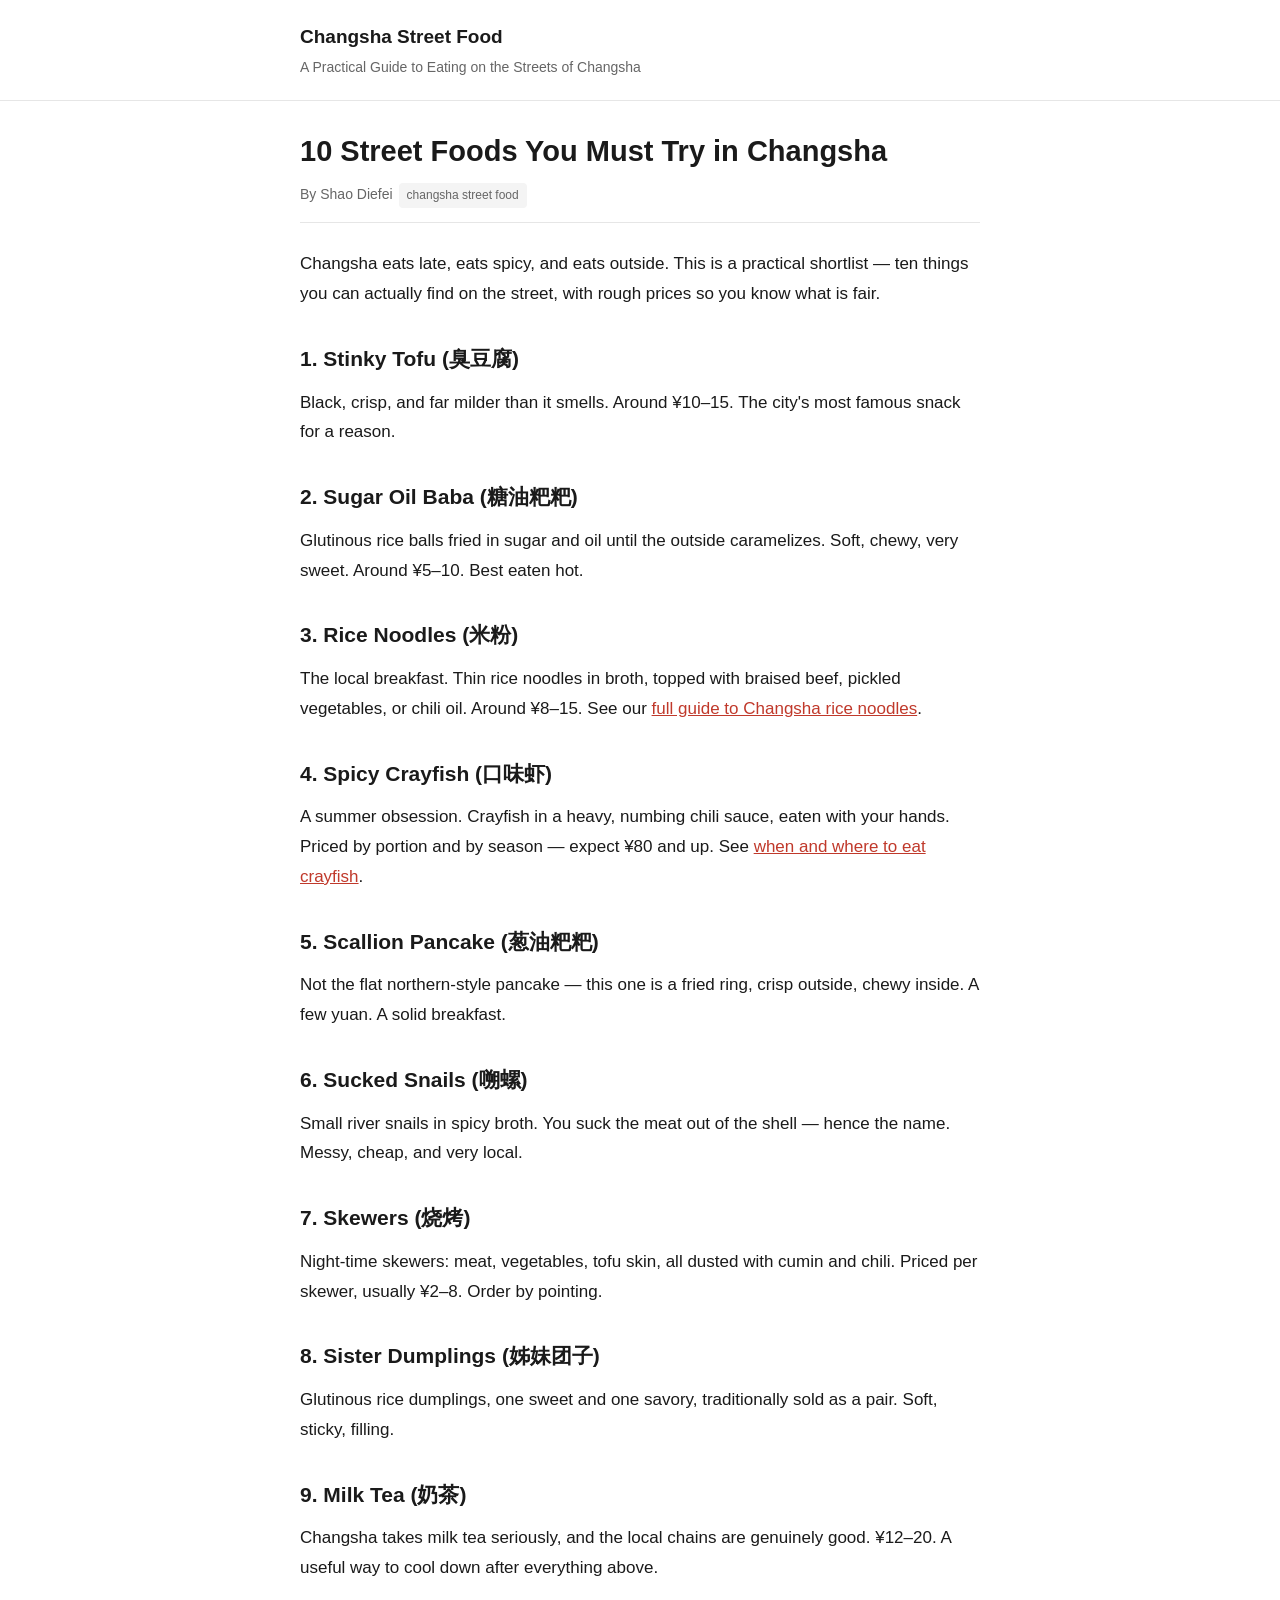
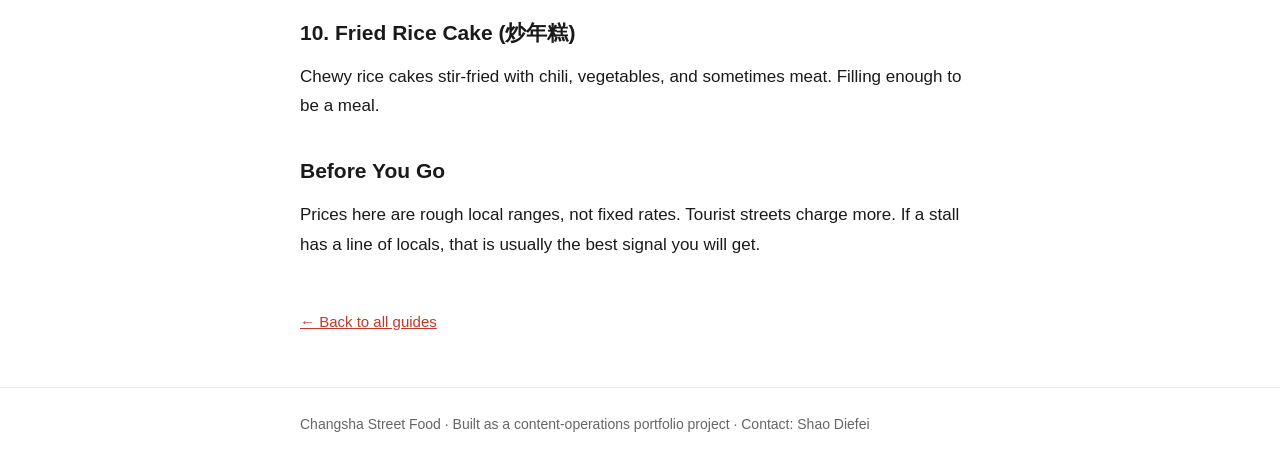
==== articles/10-street-foods.html @ c0f1a6dd "Initial commit: Changsha street food content site" ====
<!DOCTYPE html>
<html lang="en">
<head>
<meta charset="utf-8">
<meta name="viewport" content="width=device-width,initial-scale=1">
<title>10 Street Foods You Must Try in Changsha</title>
<meta name="description" content="A shortlist of the ten street foods worth your time in Changsha, with rough prices and what to expect from each.">
<link rel="stylesheet" href="../assets/style.css">
</head>
<body>
<header class="site"><div class="wrap">
<a class="brand" href="../index.html">Changsha Street Food</a>
<div class="tag">A Practical Guide to Eating on the Streets of Changsha</div>
</div></header>
<main>
<article><h1>10 Street Foods You Must Try in Changsha</h1><div class="meta">By Shao Diefei<span class="kw">changsha street food</span></div><p>Changsha eats late, eats spicy, and eats outside. This is a practical shortlist — ten things you can actually find on the street, with rough prices so you know what is fair.</p>
<h2>1. Stinky Tofu (臭豆腐)</h2>
<p>Black, crisp, and far milder than it smells. Around ¥10–15. The city's most famous snack for a reason.</p>
<h2>2. Sugar Oil Baba (糖油粑粑)</h2>
<p>Glutinous rice balls fried in sugar and oil until the outside caramelizes. Soft, chewy, very sweet. Around ¥5–10. Best eaten hot.</p>
<h2>3. Rice Noodles (米粉)</h2>
<p>The local breakfast. Thin rice noodles in broth, topped with braised beef, pickled vegetables, or chili oil. Around ¥8–15. See our <a href='/articles/rice-noodles.html'>full guide to Changsha rice noodles</a>.</p>
<h2>4. Spicy Crayfish (口味虾)</h2>
<p>A summer obsession. Crayfish in a heavy, numbing chili sauce, eaten with your hands. Priced by portion and by season — expect ¥80 and up. See <a href='/articles/crayfish.html'>when and where to eat crayfish</a>.</p>
<h2>5. Scallion Pancake (葱油粑粑)</h2>
<p>Not the flat northern-style pancake — this one is a fried ring, crisp outside, chewy inside. A few yuan. A solid breakfast.</p>
<h2>6. Sucked Snails (嗍螺)</h2>
<p>Small river snails in spicy broth. You suck the meat out of the shell — hence the name. Messy, cheap, and very local.</p>
<h2>7. Skewers (烧烤)</h2>
<p>Night-time skewers: meat, vegetables, tofu skin, all dusted with cumin and chili. Priced per skewer, usually ¥2–8. Order by pointing.</p>
<h2>8. Sister Dumplings (姊妹团子)</h2>
<p>Glutinous rice dumplings, one sweet and one savory, traditionally sold as a pair. Soft, sticky, filling.</p>
<h2>9. Milk Tea (奶茶)</h2>
<p>Changsha takes milk tea seriously, and the local chains are genuinely good. ¥12–20. A useful way to cool down after everything above.</p>
<h2>10. Fried Rice Cake (炒年糕)</h2>
<p>Chewy rice cakes stir-fried with chili, vegetables, and sometimes meat. Filling enough to be a meal.</p>
<h2>Before You Go</h2>
<p>Prices here are rough local ranges, not fixed rates. Tourist streets charge more. If a stall has a line of locals, that is usually the best signal you will get.</p><a class="back" href="../index.html">&larr; Back to all guides</a></article>
</main>
<footer class="site"><div class="wrap">
Changsha Street Food · Built as a content-operations portfolio project · Contact: Shao Diefei
</div></footer>
</body>
</html>
---- assets/style.css ----
:root{--maxw:720px;--fg:#1a1a1a;--muted:#666;--accent:#c0392b;--bg:#fff;--line:#e6e6e6}
*{box-sizing:border-box}
body{margin:0;font-family:-apple-system,BlinkMacSystemFont,"Segoe UI",Roboto,"Helvetica Neue",Arial,"PingFang SC","Microsoft YaHei",sans-serif;
color:var(--fg);background:var(--bg);line-height:1.75;font-size:17px}
header.site{border-bottom:1px solid var(--line);padding:20px 0;margin-bottom:32px}
header.site .wrap,main,footer.site .wrap{max-width:var(--maxw);margin:0 auto;padding:0 20px}
header.site a.brand{font-weight:700;font-size:19px;color:var(--fg);text-decoration:none}
header.site .tag{color:var(--muted);font-size:14px;margin-top:2px}
h1{font-size:29px;line-height:1.3;margin:0 0 12px}
h2{font-size:21px;margin:32px 0 10px}
p{margin:0 0 16px}
ul{padding-left:22px;margin:0 0 16px}
li{margin-bottom:7px}
.meta{color:var(--muted);font-size:14px;margin-bottom:26px;padding-bottom:14px;border-bottom:1px solid var(--line)}
.kw{display:inline-block;background:#f4f4f4;border-radius:4px;padding:2px 8px;font-size:12px;color:var(--muted);margin-left:6px}
a{color:var(--accent)}
.card{border-bottom:1px solid var(--line);padding:18px 0}
.card h2{margin:0 0 6px;font-size:20px;line-height:1.35}
.card h2 a{color:var(--fg);text-decoration:none}
.card h2 a:hover{color:var(--accent)}
.card p{margin:0;color:var(--muted);font-size:15px}
.hero{padding:8px 0 26px}
.hero p{font-size:18px;color:#444}
footer.site{border-top:1px solid var(--line);margin-top:50px;padding:24px 0;color:var(--muted);font-size:14px}
.back{display:inline-block;margin-top:34px;font-size:15px}
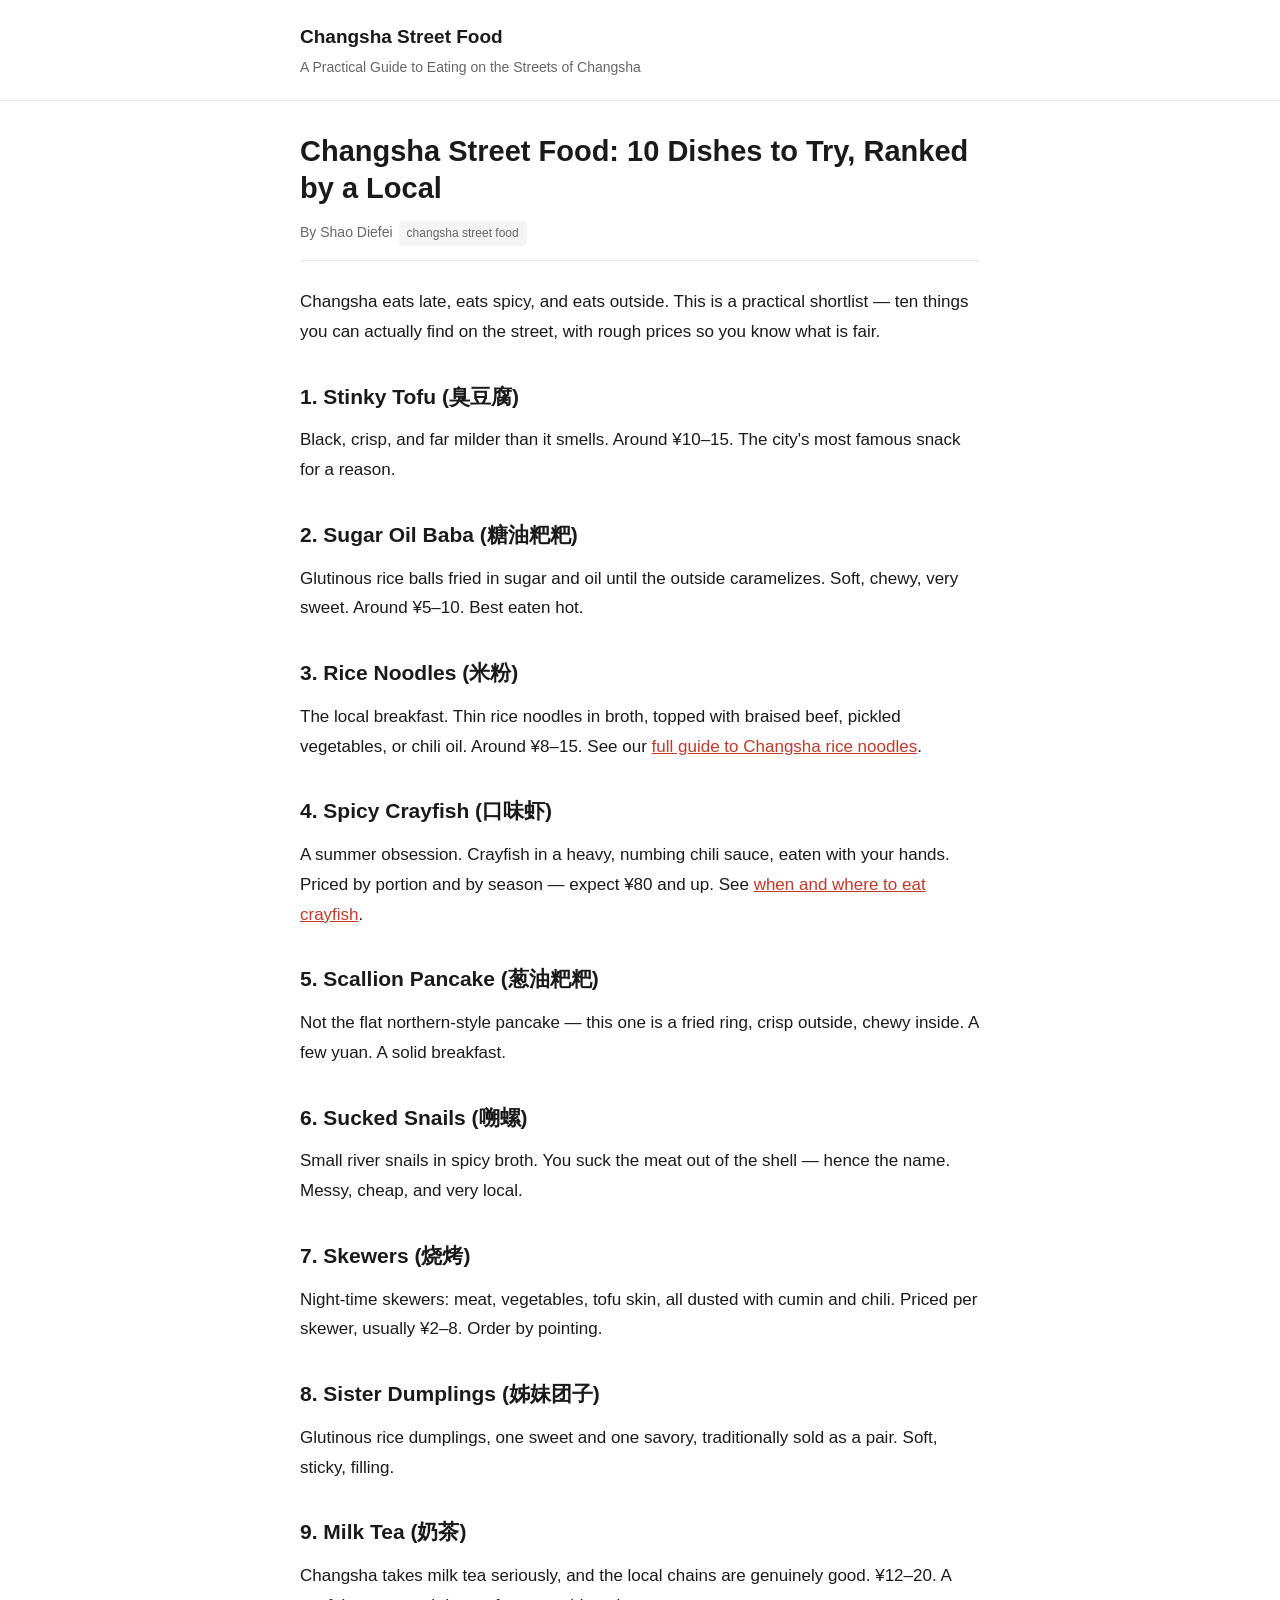
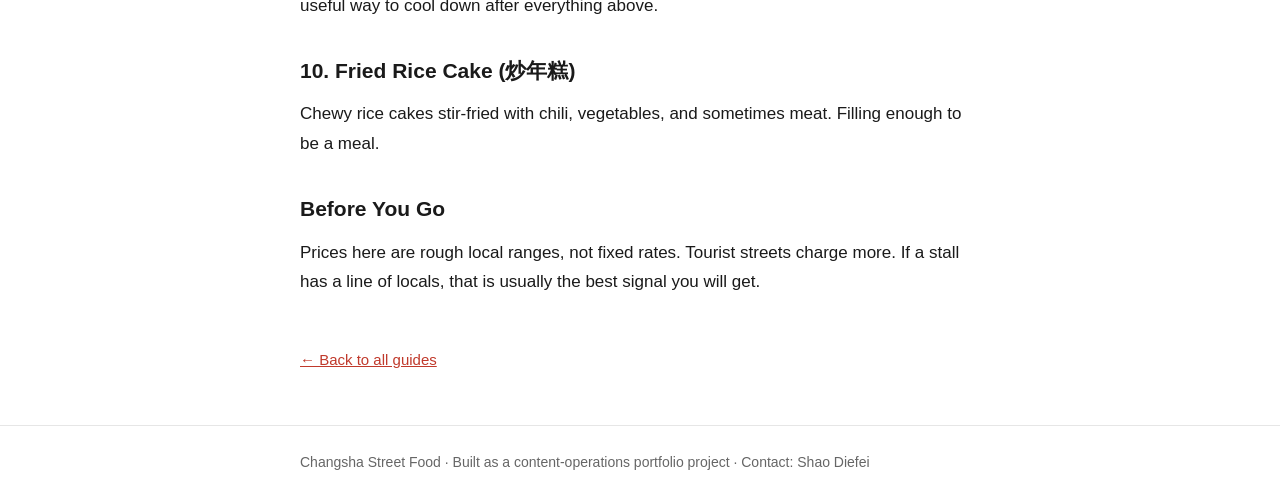
==== commit 9cde8323: "Apply SERP-derived title rewrite + add analytics hook" ====
--- a/articles/10-street-foods.html
+++ b/articles/10-street-foods.html
@@ -3,9 +3,10 @@
 <head>
 <meta charset="utf-8">
 <meta name="viewport" content="width=device-width,initial-scale=1">
-<title>10 Street Foods You Must Try in Changsha</title>
+<title>Changsha Street Food: 10 Dishes to Try, Ranked by a Local</title>
 <meta name="description" content="A shortlist of the ten street foods worth your time in Changsha, with rough prices and what to expect from each.">
 <link rel="stylesheet" href="../assets/style.css">
+
 </head>
 <body>
 <header class="site"><div class="wrap">
@@ -13,7 +14,7 @@
 <div class="tag">A Practical Guide to Eating on the Streets of Changsha</div>
 </div></header>
 <main>
-<article><h1>10 Street Foods You Must Try in Changsha</h1><div class="meta">By Shao Diefei<span class="kw">changsha street food</span></div><p>Changsha eats late, eats spicy, and eats outside. This is a practical shortlist — ten things you can actually find on the street, with rough prices so you know what is fair.</p>
+<article><h1>Changsha Street Food: 10 Dishes to Try, Ranked by a Local</h1><div class="meta">By Shao Diefei<span class="kw">changsha street food</span></div><p>Changsha eats late, eats spicy, and eats outside. This is a practical shortlist — ten things you can actually find on the street, with rough prices so you know what is fair.</p>
 <h2>1. Stinky Tofu (臭豆腐)</h2>
 <p>Black, crisp, and far milder than it smells. Around ¥10–15. The city's most famous snack for a reason.</p>
 <h2>2. Sugar Oil Baba (糖油粑粑)</h2>
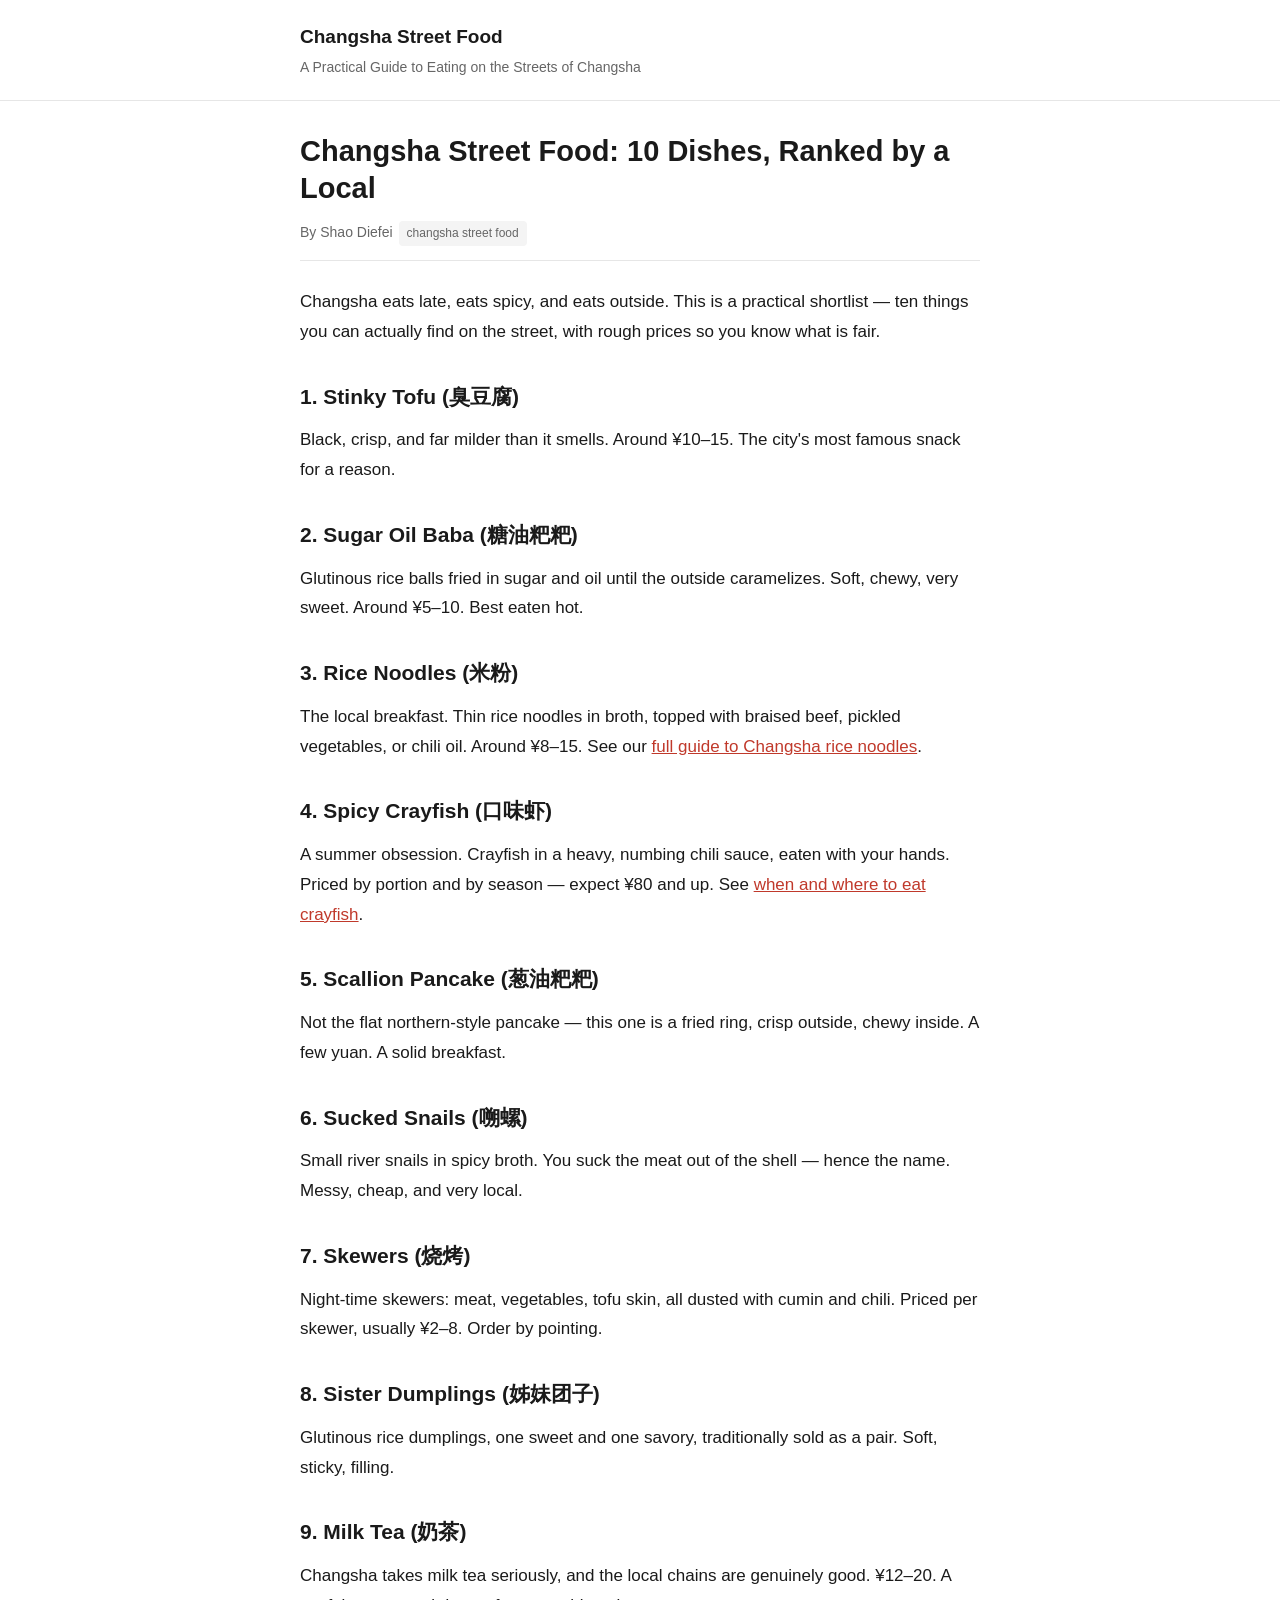
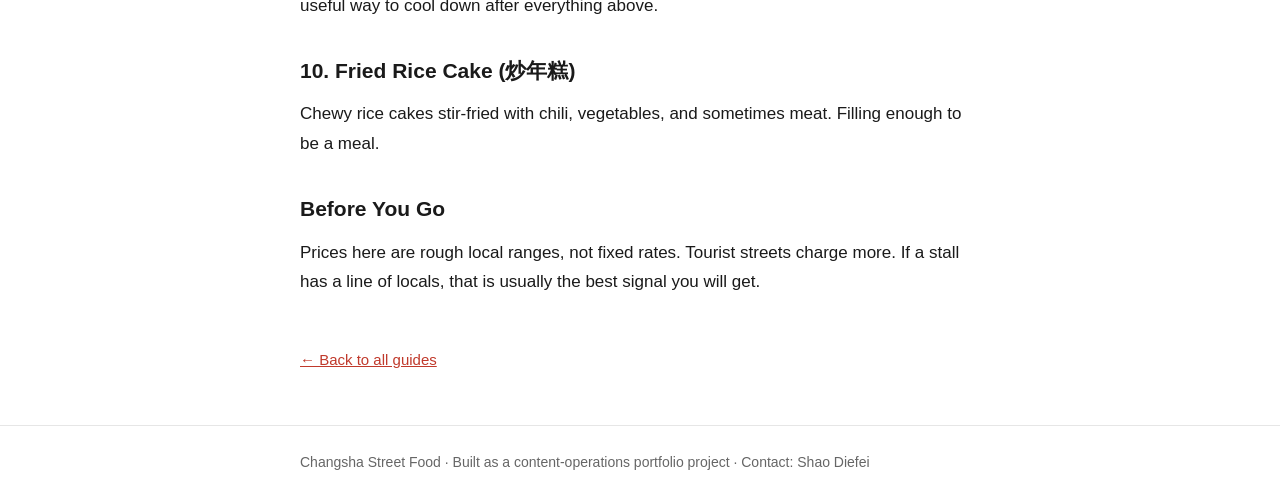
==== commit 44f93cb6: "Trim all page titles under 60 chars to fix Bing SEO warning" ====
--- a/articles/10-street-foods.html
+++ b/articles/10-street-foods.html
@@ -3,7 +3,7 @@
 <head>
 <meta charset="utf-8">
 <meta name="viewport" content="width=device-width,initial-scale=1">
-<title>Changsha Street Food: 10 Dishes to Try, Ranked by a Local</title>
+<title>Changsha Street Food: 10 Dishes, Ranked by a Local</title>
 <meta name="description" content="A shortlist of the ten street foods worth your time in Changsha, with rough prices and what to expect from each.">
 <link rel="stylesheet" href="../assets/style.css">
 
@@ -14,7 +14,7 @@
 <div class="tag">A Practical Guide to Eating on the Streets of Changsha</div>
 </div></header>
 <main>
-<article><h1>Changsha Street Food: 10 Dishes to Try, Ranked by a Local</h1><div class="meta">By Shao Diefei<span class="kw">changsha street food</span></div><p>Changsha eats late, eats spicy, and eats outside. This is a practical shortlist — ten things you can actually find on the street, with rough prices so you know what is fair.</p>
+<article><h1>Changsha Street Food: 10 Dishes, Ranked by a Local</h1><div class="meta">By Shao Diefei<span class="kw">changsha street food</span></div><p>Changsha eats late, eats spicy, and eats outside. This is a practical shortlist — ten things you can actually find on the street, with rough prices so you know what is fair.</p>
 <h2>1. Stinky Tofu (臭豆腐)</h2>
 <p>Black, crisp, and far milder than it smells. Around ¥10–15. The city's most famous snack for a reason.</p>
 <h2>2. Sugar Oil Baba (糖油粑粑)</h2>
